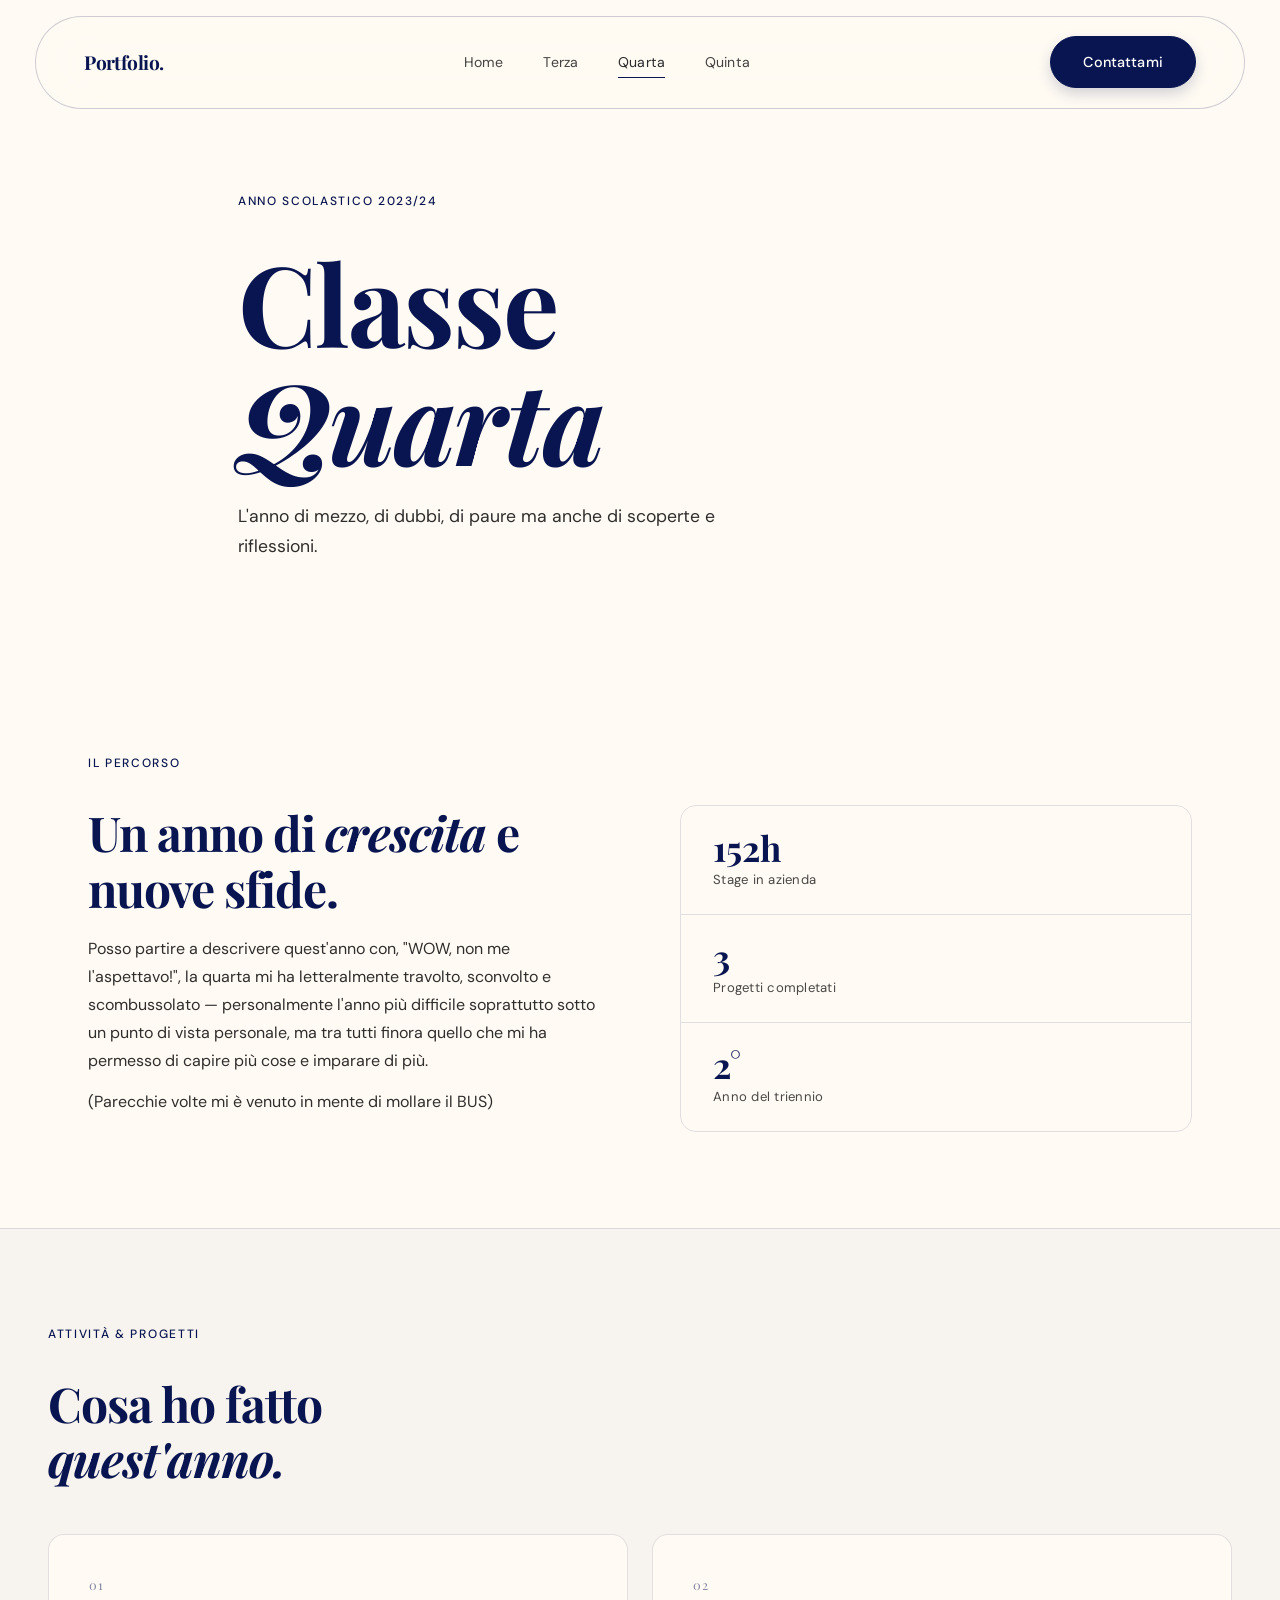
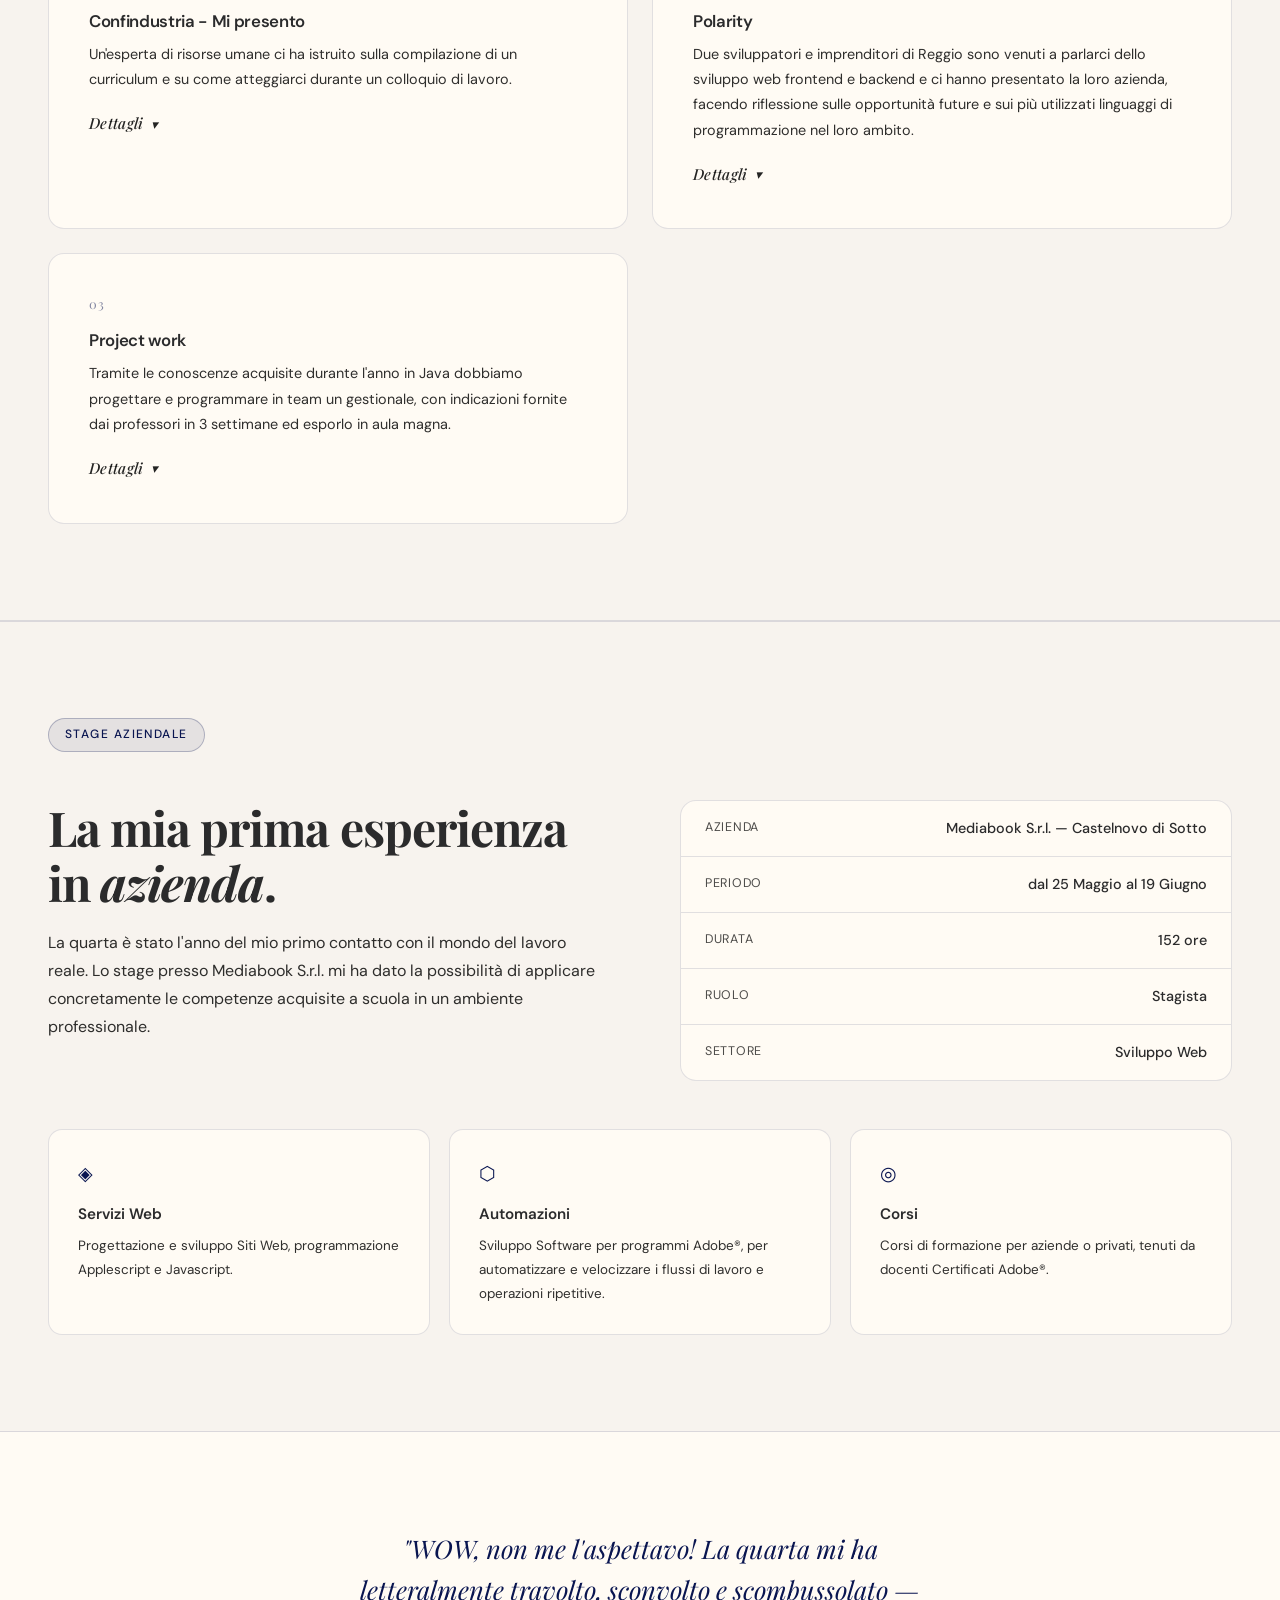
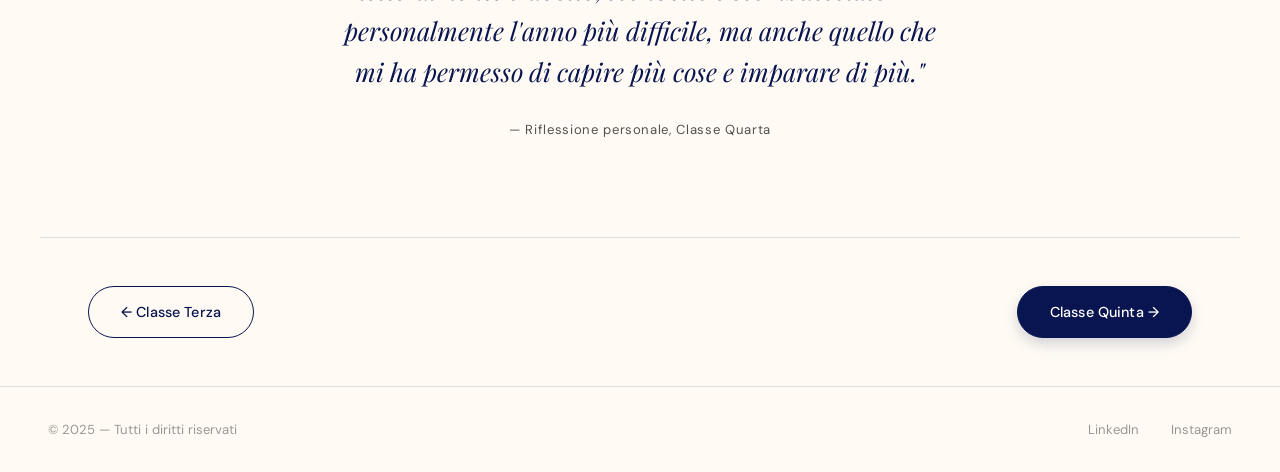
==== quarta.html @ df55d801 "Add files via upload" ====
<!DOCTYPE html>
<html lang="it">
<head>
  <meta charset="UTF-8"/>
  <meta name="viewport" content="width=device-width, initial-scale=1.0"/>
  <title>2023/24</title>
  <link rel="stylesheet" href="style.css"/>
  <link rel="preconnect" href="https://fonts.googleapis.com">
  <link href="https://fonts.googleapis.com/css2?family=Playfair+Display:ital,wght@0,400;0,700;1,400&family=DM+Sans:wght@300;400;500&display=swap" rel="stylesheet">
</head>
<body>

  <nav class="nav">
    <div class="nav-logo">Portfolio.</div>
    <div class="nav-links">
      <a href="index.html">Home</a>
      <a href="terza.html">Terza</a>
      <a href="quarta.html" class="active">Quarta</a>
      <a href="quinta.html">Quinta</a>
    </div>
    <div class="nav-contact">
      <a href="mailto:email@example.com" class="btn-pill">Contattami</a>
    </div>
    <button class="hamburger" onclick="toggleMenu()">&#9776;</button>
  </nav>

  <div class="mobile-menu" id="mobileMenu">
    <a href="index.html" onclick="toggleMenu()">Home</a>
    <a href="terza.html" onclick="toggleMenu()">Terza</a>
    <a href="quarta.html" onclick="toggleMenu()">Quarta</a>
    <a href="quinta.html" onclick="toggleMenu()">Quinta</a>
  </div>

  <section class="page-hero">
    <div class="page-hero-label fade-in">Anno Scolastico 2023/24</div>
    <h1 class="page-hero-title fade-in delay-1">Classe<br><em>Quarta</em></h1>
    <p class="page-hero-sub fade-in delay-2">L'anno di mezzo, di dubbi, di paure ma anche di scoperte e riflessioni.</p>
  </section>

  <section class="page-section">
    <div class="section-label fade-in-section">Il percorso</div>
    <div class="two-col">
      <div class="fade-in-section">
        <h2>Un anno di <em>crescita</em> e nuove sfide.</h2>
        <p>Posso partire a descrivere quest'anno con, "WOW, non me l'aspettavo!", la quarta mi ha letteralmente travolto, sconvolto e scombussolato — personalmente l'anno più difficile soprattutto sotto un punto di vista personale, ma tra tutti finora quello che mi ha permesso di capire più cose e imparare di più.</p>
        <p>(Parecchie volte mi è venuto in mente di mollare il BUS)</p>
      </div>
      <div class="stat-stack fade-in-section delay-1">
        <div class="stat-item">
          <span class="stat-num">152h</span>
          <span class="stat-label">Stage in azienda</span>
        </div>
        <div class="stat-item">
          <span class="stat-num">3</span>
          <span class="stat-label">Progetti completati</span>
        </div>
        <div class="stat-item">
          <span class="stat-num">2°</span>
          <span class="stat-label">Anno del triennio</span>
        </div>
      </div>
    </div>
  </section>

  <!-- ATTIVITÀ -->
  <section class="page-section alt-bg">
    <div class="section-label fade-in-section">Attività & Progetti</div>
    <h2 class="fade-in-section">Cosa ho fatto<br><em>quest'anno.</em></h2>
    <div class="activity-grid">
      <div class="activity-card fade-in-section">
        <div class="activity-num">01</div>
        <h3>Confindustria - Mi presento</h3>
        <p>Un'esperta di risorse umane ci ha istruito sulla compilazione di un curriculum e su come atteggiarci durante un colloquio di lavoro.</p>
        <button class="details-toggle" data-detail-title="Confindustria - Mi presento" data-detail-description="Un'esperta di risorse umane ci ha istruito sulla compilazione di un curriculum e su come atteggiarci durante un colloquio di lavoro." data-detail-tech="---" data-detail-soft="---" data-detail-role="Ascoltatore" data-detail-results="---" data-detail-reflection="Molto utile soprattutto la parte in cui ci spiegava la struttura del curriculum.">Dettagli <span class="details-arrow">▾</span></button>
      </div>
      <div class="activity-card fade-in-section delay-1">
        <div class="activity-num">02</div>
        <h3>Polarity</h3>
        <p>Due sviluppatori e imprenditori di Reggio sono venuti a parlarci dello sviluppo web frontend e backend e ci hanno presentato la loro azienda, facendo riflessione sulle opportunità future e sui più utilizzati linguaggi di programmazione nel loro ambito.</p>
        <button class="details-toggle" data-detail-title="Polarity" data-detail-description="Due sviluppatori e imprenditori di Reggio sono venuti a parlarci dello sviluppo web frontend e backend e ci hanno presentato la loro azienda, facendo riflessione sulle opportunità future e sui più utilizzati linguaggi di programmazione nel loro ambito." data-detail-tech="---" data-detail-soft="---" data-detail-role="Ascoltatore" data-detail-results="---" data-detail-reflection="Una delle esperienze più utili e avvolgenti che abbia mai fatto, ne sono uscito migliorato e aggiornato per il futuro.">Dettagli <span class="details-arrow">▾</span></button>
      </div>
      <div class="activity-card fade-in-section delay-2">
        <div class="activity-num">03</div>
        <h3>Project work</h3>
        <p>Tramite le conoscenze acquisite durante l'anno in Java dobbiamo progettare e programmare in team un gestionale, con indicazioni fornite dai professori in 3 settimane ed esporlo in aula magna.</p>
        <button class="details-toggle" data-detail-title="Project work" data-detail-description="Tramite le conoscenze acquisite durante l'anno in Java dobbiamo progettare e programmare in team un gestionale, con indicazioni fornite dai professori in 3 settimane ed esporlo in aula magna." data-detail-tech="---" data-detail-soft="---" data-detail-role="---" data-detail-results="---" data-detail-reflection="---">Dettagli <span class="details-arrow">▾</span></button>
      </div>
    </div>
  </section>

  <!-- STAGE -->
  <section class="stage-section fade-in-section">
    <div class="stage-inner">
      <div class="stage-badge">Stage Aziendale</div>
      <div class="stage-grid">
        <div class="fade-in-section">
          <h2>La mia prima esperienza<br>in <em>azienda</em>.</h2>
          <p>La quarta è stato l'anno del mio primo contatto con il mondo del lavoro reale. Lo stage presso Mediabook S.r.l. mi ha dato la possibilità di applicare concretamente le competenze acquisite a scuola in un ambiente professionale.</p>
        </div>
        <div class="stage-details fade-in-section delay-1">
          <div class="stage-detail-item">
            <span class="stage-detail-label">Azienda</span>
            <span class="stage-detail-value">Mediabook S.r.l. — Castelnovo di Sotto</span>
          </div>
          <div class="stage-detail-item">
            <span class="stage-detail-label">Periodo</span>
            <span class="stage-detail-value">dal 25 Maggio al 19 Giugno</span>
          </div>
          <div class="stage-detail-item">
            <span class="stage-detail-label">Durata</span>
            <span class="stage-detail-value">152 ore</span>
          </div>
          <div class="stage-detail-item">
            <span class="stage-detail-label">Ruolo</span>
            <span class="stage-detail-value">Stagista</span>
          </div>
          <div class="stage-detail-item">
            <span class="stage-detail-label">Settore</span>
            <span class="stage-detail-value">Sviluppo Web</span>
          </div>
        </div>
      </div>

      <div class="stage-activities">
        <div class="stage-activity-card fade-in-section">
          <div class="sa-icon">◈</div>
          <h4>Servizi Web</h4>
          <p>Progettazione e sviluppo Siti Web, programmazione Applescript e Javascript.</p>
        </div>
        <div class="stage-activity-card fade-in-section delay-1">
          <div class="sa-icon">⬡</div>
          <h4>Automazioni</h4>
          <p>Sviluppo Software per programmi Adobe®, per automatizzare e velocizzare i flussi di lavoro e operazioni ripetitive.</p>
        </div>
        <div class="stage-activity-card fade-in-section delay-2">
          <div class="sa-icon">◎</div>
          <h4>Corsi</h4>
          <p>Corsi di formazione per aziende o privati, tenuti da docenti Certificati Adobe®.</p>
        </div>
      </div>
    </div>
  </section>

  <section class="reflection fade-in-section">
    <blockquote>
      "WOW, non me l'aspettavo! La quarta mi ha letteralmente travolto, sconvolto e scombussolato — personalmente l'anno più difficile, ma anche quello che mi ha permesso di capire più cose e imparare di più."
    </blockquote>
    <cite>— Riflessione personale, Classe Quarta</cite>
  </section>

  <section class="page-nav fade-in-section">
    <a href="terza.html" class="btn-outline">← Classe Terza</a>
    <a href="quinta.html" class="btn-dark">Classe Quinta →</a>
  </section>

  <div class="details-overlay" id="detailsOverlay" aria-hidden="true">
    <div class="details-panel" role="dialog" aria-modal="true" aria-labelledby="detailsTitle">
      <button class="details-close" id="detailsClose" aria-label="Chiudi dettagli">×</button>
      <h3 id="detailsTitle">Dettagli attività</h3>
      <p id="detailsDescription"></p>
      <div class="details-skills">
        <div class="details-skill-block">
          <h4>Ruolo</h4>
          <p id="detailsRole"></p>
        </div>
        <div class="details-skill-block">
          <h4>Risultati</h4>
          <p id="detailsResults"></p>
        </div>
        <div class="details-skill-block">
          <h4>Competenze tecniche</h4>
          <p id="detailsTech"></p>
        </div>
        <div class="details-skill-block">
          <h4>Competenze trasversali</h4>
          <p id="detailsSoft"></p>
        </div>
        <div class="details-skill-block details-reflection-block">
          <h4>Riflessione</h4>
          <p id="detailsReflection"></p>
        </div>
      </div>
    </div>
  </div>

  <footer class="footer">
    <div class="footer-left">© 2025 — Tutti i diritti riservati</div>
    <div class="footer-right">
      <a href="#">LinkedIn</a>
      <a href="#">Instagram</a>
    </div>
  </footer>

  <script src="main.js"></script>
</body>
</html>
---- style.css ----
/* === VARIABLES === */
:root {
  --navy: #091550;
  --cream: #fffbf4;
  --black: #2b2b2c;
  --white: #ffffff;
  --navy-light: rgba(9, 21, 80, 0.06);
  --navy-mid: rgba(9, 21, 80, 0.12);
  --transition: 0.55s cubic-bezier(0.22, 0.61, 0.36, 1);
}

/* === RESET === */
*, *::before, *::after { box-sizing: border-box; margin: 0; padding: 0; }

html { scroll-behavior: smooth; }

body {
  font-family: 'DM Sans', sans-serif;
  background-color: var(--cream);
  color: var(--black);
  font-size: 16px;
  line-height: 1.6;
  overflow-x: hidden;
}

a { text-decoration: none; color: inherit; }
em { font-family: 'Playfair Display', serif; font-style: italic; }

/* === TYPOGRAPHY === */
h1, h2, h3 {
  font-family: 'Playfair Display', serif;
  font-weight: 700;
  line-height: 1.15;
  letter-spacing: -0.02em;
  color: var(--black);
}

h1 { font-size: clamp(2.8rem, 7vw, 5.5rem); }
h2 { font-size: clamp(1.8rem, 4vw, 3rem); }
h3 { font-size: 1.2rem; font-family: 'DM Sans', sans-serif; font-weight: 500; }
p { color: rgba(0,0,0,0.82); line-height: 1.75; }

/* === NAV === */
.nav {
  position: fixed;
  top: 1rem;
  left: 2.2rem;
  right: 2.2rem;
  z-index: 100;
  display: flex;
  align-items: center;
  justify-content: space-between;
  padding: 1.2rem 3rem;
  border-radius: 999px;
  background: rgba(255, 251, 244, 0.44);
  backdrop-filter: blur(28px) saturate(1.2);
  -webkit-backdrop-filter: blur(28px) saturate(1.2);
  border: 1px solid rgba(9, 21, 80, 0.2);
  transition: background var(--transition), backdrop-filter var(--transition), box-shadow var(--transition), border-color var(--transition);
  box-shadow: 0 14px 34px rgba(9, 21, 80, 0.16);
}

.nav.scrolled {
  background: rgba(255, 251, 244, 0.56);
  backdrop-filter: blur(32px) saturate(1.25);
  -webkit-backdrop-filter: blur(32px) saturate(1.25);
  border-color: rgba(9, 21, 80, 0.26);
  box-shadow: 0 16px 36px rgba(9, 21, 80, 0.2);
}

.nav-logo {
  font-family: 'Playfair Display', serif;
  font-size: 1.2rem;
  font-weight: 700;
  color: var(--navy);
  letter-spacing: -0.03em;
}

.nav-links {
  display: flex;
  gap: 2.5rem;
}

.nav-links a {
  font-size: 0.88rem;
  font-weight: 400;
  color: rgba(0,0,0,0.74);
  letter-spacing: 0.01em;
  transition: color var(--transition);
  position: relative;
}

.nav-links a::after {
  content: '';
  position: absolute;
  bottom: -4px; left: 0; right: 0;
  height: 1px;
  background: var(--navy);
  transform: scaleX(0);
  transform-origin: left;
  transition: transform var(--transition);
}

.nav-links a:hover, .nav-links a.active {
  color: var(--black);
}

.nav-links a.active::after,
.nav-links a:hover::after {
  transform: scaleX(1);
}

.hamburger {
  display: none;
  background: none;
  border: none;
  font-size: 1.3rem;
  cursor: pointer;
  color: var(--black);
}

.mobile-menu {
  display: none;
  position: fixed;
  top: 82px;
  left: 2.2rem;
  right: 2.2rem;
  z-index: 99;
  background: rgba(255, 251, 244, 0.62);
  backdrop-filter: blur(22px) saturate(1.15);
  -webkit-backdrop-filter: blur(22px) saturate(1.15);
  border-radius: 18px;
  border: 1px solid rgba(9, 21, 80, 0.22);
  padding: 1.5rem 2rem;
  flex-direction: column;
  gap: 1.2rem;
}
.mobile-menu.open { display: flex; }
.mobile-menu a {
  font-size: 1rem;
  color: rgba(0,0,0,0.9);
  font-weight: 400;
}

/* === BUTTONS === */

/* --- STILE 1: outline (solo bordo) --- */
.btn-outline,
.btn-outline-light,
.btn-dark-outline {
  display: inline-flex;
  align-items: center;
  justify-content: center;
  gap: 0.4em;
  border-radius: 100px;
  border: 1.6px solid var(--navy);
  background: transparent;
  color: var(--navy);
  font-weight: 500;
  font-size: 0.9rem;
  padding: 0.85rem 2rem;
  letter-spacing: 0.01em;
  cursor: pointer;
  transition: background-color 0.35s cubic-bezier(0.22, 0.61, 0.36, 1),
              color 0.35s cubic-bezier(0.22, 0.61, 0.36, 1),
              box-shadow 0.35s cubic-bezier(0.22, 0.61, 0.36, 1);
}

.btn-outline .btn-arrow,
.btn-outline-light .btn-arrow,
.btn-dark-outline .btn-arrow {
  display: inline-block;
  transition: none;
}

.btn-outline:hover,
.btn-outline-light:hover,
.btn-dark-outline:hover {
  background: var(--navy);
  color: var(--white);
  box-shadow: 0 8px 18px rgba(9, 21, 80, 0.16);
}

.btn-outline:hover .btn-arrow,
.btn-outline-light:hover .btn-arrow,
.btn-dark-outline:hover .btn-arrow {
  transform: none;
}

/* --- STILE 2: fill (sfondo pieno) --- */
.btn-pill,
.btn-dark {
  display: inline-flex;
  align-items: center;
  justify-content: center;
  border-radius: 100px;
  border: 1.6px solid var(--navy);
  background: var(--navy);
  color: var(--white);
  font-weight: 500;
  font-size: 0.9rem;
  padding: 0.85rem 2rem;
  letter-spacing: 0.01em;
  cursor: pointer;
  transition: background-color 0.35s cubic-bezier(0.22, 0.61, 0.36, 1),
              color 0.35s cubic-bezier(0.22, 0.61, 0.36, 1),
              box-shadow 0.35s cubic-bezier(0.22, 0.61, 0.36, 1);
  box-shadow: 0 6px 14px rgba(9, 21, 80, 0.18);
}

.btn-pill:hover,
.btn-dark:hover {
  background: var(--white);
  color: var(--navy);
  box-shadow: 0 10px 22px rgba(9, 21, 80, 0.2);
}

.btn-outline { font-size: 0.9rem; padding: 0.85rem 2rem; }

/* back-arrow in nav buttons translates down on hover */
.page-nav .btn-outline:hover {
  /* arrow already handled by .btn-arrow span */
}

.btn-glow {
  position: static;
}

.btn-glow:not(.btn-dark):not(.btn-pill)::after {
  opacity: 0;
}

.btn-glow:not(.btn-dark):not(.btn-pill):hover::after {
  opacity: 0;
}

.year-card.btn-glow {
  transition: transform 0.22s ease, box-shadow 0.22s ease, border-color 0.22s ease, background-color 0.22s ease;
}

.year-card.btn-glow::after {
  border-radius: 20px;
}

.year-card.featured.btn-glow {
  background: rgba(9, 21, 80, 0.08);
}

.year-card.featured.btn-glow:hover {
  background: #050d37;
  border-color: rgba(131, 165, 255, 0.7);
}

.year-card.btn-glow:hover {
  border-color: rgba(131, 165, 255, 0.65);
  box-shadow: 0 18px 36px rgba(5, 13, 55, 0.28);
}

.year-card.featured.btn-glow:hover .year-num,
.year-card.featured.btn-glow:hover .year-title,
.year-card.featured.btn-glow:hover p,
.year-card.featured.btn-glow:hover .year-arrow {
  color: #ffffff;
}

/* === HERO === */
.hero {
  min-height: 100vh;
  display: flex;
  flex-direction: column;
  align-items: center;
  justify-content: center;
  text-align: center;
  padding: 8rem 2rem 4rem;
  position: relative;
  overflow: hidden;
}

.hero-tag {
  display: inline-block;
  font-size: 0.82rem;
  letter-spacing: 0.08em;
  text-transform: uppercase;
  color: var(--navy);
  background: var(--navy-light);
  padding: 0.4rem 1rem;
  border-radius: 100px;
  margin-bottom: 1.5rem;
  border: 1px solid var(--navy-mid);
}

.hero-title {
  max-width: 800px;
  margin-bottom: 1.5rem;
}

.hero-sub {
  max-width: 480px;
  font-size: 1.05rem;
  margin-bottom: 2.5rem;
  color: rgba(0,0,0,0.82);
}

.hero-orb {
  position: absolute;
  width: 600px;
  height: 600px;
  border-radius: 50%;
  background: radial-gradient(circle, rgba(9,21,80,0.07) 0%, transparent 70%);
  top: 50%; left: 50%;
  transform: translate(-50%, -50%);
  pointer-events: none;
  animation: pulse 6s ease-in-out infinite;
}

@keyframes pulse {
  0%, 100% { transform: translate(-50%, -50%) scale(1); opacity: 1; }
  50% { transform: translate(-50%, -50%) scale(1.08); opacity: 0.7; }
}

/* === NAME COLOR ANIMATION === */
@keyframes nameColorShift {
  0%   { color: #091550; }
  20%  { color: #1a3fa8; }
  40%  { color: #3d6eff; }
  60%  { color: #091550; }
  80%  { color: #5b21b6; }
  100% { color: #091550; }
}

.hero-title .animated-name {
  animation: nameColorShift 6s ease-in-out infinite;
  display: inline;
}

/* === BRANDS === */
.brands {
  padding: 2.5rem 3rem;
  display: flex;
  align-items: center;
  justify-content: flex-start;
  gap: 2.8rem;
  overflow: hidden;
  border-top: 1px solid var(--navy-mid);
  border-bottom: 1px solid var(--navy-mid);
  background: rgba(9,21,80,0.025);
}

.brands-track {
  display: flex;
  align-items: center;
  gap: 2.8rem;
  min-width: max-content;
  flex-shrink: 0;
  animation: brandsScroll 42s linear infinite;
}

.brands span {
  font-size: 0.78rem;
  letter-spacing: 0.12em;
  text-transform: uppercase;
  color: rgba(0,0,0,0.62);
  font-weight: 500;
}

@keyframes brandsScroll {
  from { transform: translateX(0); }
  to { transform: translateX(-100%); }
}

/* === ABOUT === */
.about {
  padding: 7rem 3rem;
  max-width: 1200px;
  margin: 0 auto;
}

.about-label, .section-label, .skills-label, .years-label, .page-hero-label {
  font-size: 0.75rem;
  letter-spacing: 0.14em;
  text-transform: uppercase;
  color: var(--navy);
  font-weight: 500;
  margin-bottom: 2rem;
  opacity: 0.7;
}

.page-hero-title,
.page-section h2,
.years h2 {
  color: var(--navy);
}

.about-grid {
  display: grid;
  grid-template-columns: 1fr 1fr;
  gap: 6rem;
  align-items: start;
  margin-top: 1rem;
}

.about-left h2 { font-size: clamp(1.6rem, 3.5vw, 2.6rem); }
.about-left p {
  margin-top: 1rem;
  max-width: 48ch;
}

.about-right {
  display: flex;
  flex-direction: column;
  gap: 1.2rem;
}
.about-right .btn-outline { align-self: flex-start; margin-top: 0.5rem; }

.about-photo-slot {
  width: min(420px, 100%);
  aspect-ratio: 4 / 3;
  border: 1.5px dashed rgba(9,21,80,0.28);
  border-radius: 16px;
  background: rgba(9,21,80,0.04);
  display: flex;
  align-items: center;
  justify-content: center;
  position: relative;
  overflow: hidden;
  margin-bottom: 0.6rem;
}

.about-photo-slot img {
  width: 100%;
  height: 100%;
  object-fit: cover;
  display: block;
}

.about-photo-slot span {
  position: absolute;
  left: 50%;
  top: 50%;
  transform: translate(-50%, -50%);
  font-size: 0.8rem;
  letter-spacing: 0.05em;
  color: rgba(0,0,0,0.62);
  background: rgba(255,251,244,0.92);
  padding: 0.38rem 0.7rem;
  border-radius: 999px;
}

/* === SKILLS === */
.skills {
  padding: 6rem 3rem;
  background: rgba(9,21,80,0.03);
  border-top: 1px solid var(--navy-mid);
  border-bottom: 1px solid var(--navy-mid);
}

.skills-label { text-align: center; }

.skills-grid {
  display: grid;
  grid-template-columns: repeat(4, 1fr);
  gap: 1.5rem;
  max-width: 1200px;
  margin: 2rem auto 0;
}

.skill-card {
  padding: 2rem;
  background: var(--cream);
  border: 1px solid var(--navy-mid);
  border-radius: 16px;
  transition: all var(--transition);
  position: relative;
  overflow: hidden;
}
.skill-card:hover {
  transform: translateY(-7px);
  box-shadow: 0 20px 42px rgba(9,21,80,0.12);
  border-color: rgba(9,21,80,0.35);
}

.skill-card::before {
  content: '';
  position: absolute;
  inset: 0;
  border-radius: 16px;
  padding: 1px;
  background: conic-gradient(from 35deg at 100% 100%, rgba(9,21,80,0) 0deg, rgba(9,21,80,0.78) 110deg, rgba(9,21,80,0) 220deg, rgba(9,21,80,0) 360deg);
  -webkit-mask: linear-gradient(#000 0 0) content-box, linear-gradient(#000 0 0);
  -webkit-mask-composite: xor;
  mask-composite: exclude;
  opacity: 0;
  transition: opacity var(--transition), transform var(--transition);
  transform: translateY(8px);
  pointer-events: none;
}

.skill-card:hover::before {
  opacity: 1;
  transform: translateY(0);
}

.skill-icon {
  font-size: 1.4rem;
  color: var(--navy);
  margin-bottom: 1rem;
}

.skill-card h3 { font-size: 1rem; font-weight: 600; margin-bottom: 0.5rem; }
.skill-card p { font-size: 0.88rem; }

/* === YEARS === */
.years {
  padding: 7rem 3rem;
  max-width: 1200px;
  margin: 0 auto;
}

.years h2 { font-size: clamp(2rem, 4.5vw, 3.5rem); margin-bottom: 3rem; }

.years-cards {
  display: grid;
  grid-template-columns: repeat(3, 1fr);
  gap: 1.5rem;
}

.year-card {
  display: block;
  padding: 2.5rem;
  border: 1.5px solid var(--navy-mid);
  border-radius: 20px;
  transition: all var(--transition);
  position: relative;
  overflow: hidden;
  box-shadow: none;
}

.year-card::before {
  content: '';
  position: absolute;
  inset: 0;
  background: var(--navy);
  transform: translateY(100%);
  transition: transform var(--transition);
  z-index: 0;
}

.year-card:hover::before { transform: translateY(0); }

.year-card:hover .year-num,
.year-card:hover .year-title,
.year-card:hover p,
.year-card:hover .year-arrow {
  color: var(--cream);
}

.year-card > * { position: relative; z-index: 1; }

.year-card.featured {
  background: rgba(9,21,80,0.05);
  border-color: rgba(9,21,80,0.28);
}
.year-card.featured .year-num,
.year-card.featured .year-title,
.year-card.featured p,
.year-card.featured .year-arrow {
  color: var(--navy);
}
.year-card.featured p { color: rgba(0,0,0,0.78); }

.year-num {
  font-family: 'Playfair Display', serif;
  font-size: 3.5rem;
  font-weight: 700;
  color: var(--navy);
  line-height: 1;
  margin-bottom: 0.8rem;
  transition: color var(--transition);
}

.year-title {
  font-size: 1rem;
  font-weight: 600;
  margin-bottom: 0.6rem;
  transition: color var(--transition);
}

.year-card p { font-size: 0.88rem; margin-bottom: 1.5rem; transition: color var(--transition); }

.year-arrow {
  font-size: 1.2rem;
  color: var(--navy);
  transition: all var(--transition);
  display: block;
}

.year-card:hover .year-arrow { transform: translateX(5px); }

/* === CTA === */
.cta {
  padding: 4rem 3rem;
  display: flex;
  justify-content: center;
}

.cta-inner {
  text-align: center;
  padding: 5rem 4rem;
  background: rgba(9,21,80,0.04);
  border: 1.5px solid rgba(9,21,80,0.2);
  border-radius: 24px;
  max-width: 700px;
  width: 100%;
}

.cta-icon {
  font-size: 2.5rem;
  margin-bottom: 1.5rem;
  color: var(--navy);
  opacity: 0.75;
}

.cta-inner h2 { color: var(--navy); margin-bottom: 1rem; }
.cta-inner p { color: rgba(0,0,0,0.78); margin-bottom: 2.5rem; }

.cta-buttons {
  display: flex;
  gap: 1rem;
  justify-content: center;
  flex-wrap: wrap;
}

.cta-buttons .btn-dark {
  color: rgba(245, 248, 255, 0.9);
}
.cta-buttons .btn-dark:hover {
  background: linear-gradient(145deg, #0a164f, #040a2a);
}

/* === FOOTER === */
.footer {
  padding: 2rem 3rem;
  display: flex;
  align-items: center;
  justify-content: space-between;
  border-top: 1px solid var(--navy-mid);
}

.footer-left { font-size: 0.82rem; color: rgba(0,0,0,0.4); }
.footer-right { display: flex; gap: 2rem; }
.footer-right a { font-size: 0.82rem; color: rgba(0,0,0,0.4); transition: color var(--transition); }
.footer-right a:hover { color: var(--navy); }

/* === PAGE HERO === */
.page-hero {
  padding: 12rem 3rem 6rem;
  max-width: 900px;
  margin: 0 auto;
}

.page-hero-title {
  font-size: clamp(3.5rem, 9vw, 7rem);
  margin-bottom: 1.5rem;
  line-height: 1.05;
}

.page-hero-sub {
  font-size: 1.1rem;
  max-width: 500px;
  line-height: 1.7;
}

/* === PAGE SECTIONS === */
.page-section {
  padding: 6rem 3rem;
  max-width: 1200px;
  margin: 0 auto;
}

.page-section.alt-bg {
  max-width: 100%;
  background: rgba(9,21,80,0.03);
  border-top: 1px solid var(--navy-mid);
  border-bottom: 1px solid var(--navy-mid);
  padding: 6rem 3rem;
}

.page-section.alt-bg > * {
  max-width: 1200px;
  margin-left: auto;
  margin-right: auto;
}

.page-section.alt-bg h2 { margin-bottom: 3rem; }

.two-col {
  display: grid;
  grid-template-columns: 1fr 1fr;
  gap: 5rem;
  align-items: start;
}

.two-col h2 { margin-bottom: 1.2rem; }
.two-col p { margin-bottom: 0.8rem; }

/* === STAT STACK === */
.stat-stack {
  display: flex;
  flex-direction: column;
  gap: 0;
  border: 1.5px solid var(--navy-mid);
  border-radius: 16px;
  overflow: hidden;
}

.stat-item {
  padding: 1.5rem 2rem;
  border-bottom: 1px solid var(--navy-mid);
  display: flex;
  flex-direction: column;
  gap: 0.2rem;
}
.stat-item:last-child { border-bottom: none; }

.stat-num {
  font-family: 'Playfair Display', serif;
  font-size: 2.2rem;
  font-weight: 700;
  color: var(--navy);
  line-height: 1;
}

.stat-label {
  font-size: 0.82rem;
  color: rgba(0,0,0,0.72);
  letter-spacing: 0.02em;
}

/* === ACTIVITY GRID === */
.activity-grid {
  display: grid;
  grid-template-columns: repeat(2, 1fr);
  gap: 1.5rem;
  max-width: 1200px;
  margin: 0 auto;
}

.activity-card {
  padding: 2.5rem;
  background: var(--cream);
  border: 1.5px solid var(--navy-mid);
  border-radius: 16px;
  transition: all var(--transition);
}
.activity-card:hover {
  transform: translateY(-3px);
  box-shadow: 0 12px 32px rgba(9,21,80,0.08);
  border-color: rgba(9,21,80,0.2);
}

.activity-num {
  font-family: 'Playfair Display', serif;
  font-size: 0.8rem;
  color: var(--navy);
  opacity: 0.5;
  letter-spacing: 0.1em;
  margin-bottom: 1rem;
}

.activity-card h3 { font-size: 1.05rem; font-weight: 600; margin-bottom: 0.7rem; }
.activity-card p { font-size: 0.9rem; }

/* === SUBJECTS === */
.subjects-list {
  display: flex;
  flex-direction: column;
  gap: 1rem;
  max-width: 700px;
}

.subject-row {
  display: flex;
  align-items: center;
  gap: 1.5rem;
}

.subject-name {
  min-width: 200px;
  font-size: 0.9rem;
  color: rgba(0,0,0,0.9);
}

.subject-bar {
  flex: 1;
  height: 4px;
  background: var(--navy-mid);
  border-radius: 100px;
  overflow: hidden;
}

.subject-bar span {
  display: block;
  height: 100%;
  background: var(--navy);
  border-radius: 100px;
  transform: scaleX(0);
  transform-origin: left;
  transition: transform 1s cubic-bezier(0.25, 0.46, 0.45, 0.94);
}

.subject-row.animated .subject-bar span {
  transform: scaleX(1);
}

/* === REFLECTION === */
.reflection {
  text-align: center;
  padding: 6rem 3rem;
  max-width: 700px;
  margin: 0 auto;
}

.reflection blockquote {
  font-family: 'Playfair Display', serif;
  font-size: clamp(1.2rem, 2.5vw, 1.6rem);
  font-style: italic;
  color: var(--navy);
  line-height: 1.6;
  margin-bottom: 1.5rem;
}

.reflection cite {
  font-size: 0.82rem;
  color: rgba(0,0,0,0.68);
  letter-spacing: 0.05em;
  font-style: normal;
}

/* === PAGE NAV === */
.page-nav {
  padding: 3rem;
  display: flex;
  justify-content: space-between;
  align-items: center;
  border-top: 1px solid var(--navy-mid);
  max-width: 1200px;
  margin: 0 auto;
}

.page-nav-disabled {
  font-size: 0.9rem;
  color: rgba(0,0,0,0.25);
  cursor: default;
}

/* === STAGE SECTION === */
.stage-section {
  background: rgba(9,21,80,0.03);
  border-top: 1px solid var(--navy-mid);
  border-bottom: 1px solid var(--navy-mid);
  padding: 6rem 3rem;
}

.stage-inner {
  max-width: 1200px;
  margin: 0 auto;
}

.stage-badge {
  display: inline-block;
  font-size: 0.75rem;
  letter-spacing: 0.12em;
  text-transform: uppercase;
  color: var(--navy);
  background: rgba(9,21,80,0.08);
  border: 1px solid rgba(9,21,80,0.25);
  padding: 0.4rem 1rem;
  border-radius: 100px;
  margin-bottom: 3rem;
  font-weight: 500;
}

.stage-grid {
  display: grid;
  grid-template-columns: 1fr 1fr;
  gap: 5rem;
  align-items: start;
  margin-bottom: 3rem;
}

.stage-grid h2 { margin-bottom: 1.2rem; }
.stage-grid p { margin-bottom: 0.8rem; }

.stage-details {
  display: flex;
  flex-direction: column;
  gap: 0;
  border: 1.5px solid var(--navy-mid);
  border-radius: 16px;
  overflow: hidden;
  background: var(--cream);
}

.stage-detail-item {
  display: flex;
  justify-content: space-between;
  align-items: center;
  padding: 1rem 1.5rem;
  border-bottom: 1px solid var(--navy-mid);
  gap: 1rem;
}
.stage-detail-item:last-child { border-bottom: none; }

.stage-detail-label {
  font-size: 0.78rem;
  letter-spacing: 0.06em;
  text-transform: uppercase;
  color: rgba(0,0,0,0.7);
}

.stage-detail-value {
  font-size: 0.9rem;
  font-weight: 500;
  color: var(--black);
  text-align: right;
}

.stage-activities {
  display: grid;
  grid-template-columns: repeat(auto-fit, minmax(200px, 1fr));
  gap: 1.2rem;
  margin-top: 2rem;
}

.stage-activity-card {
  padding: 1.8rem;
  background: var(--cream);
  border: 1.5px solid var(--navy-mid);
  border-radius: 14px;
  transition: all var(--transition);
}
.stage-activity-card:hover {
  transform: translateY(-3px);
  box-shadow: 0 10px 28px rgba(9,21,80,0.08);
}

.sa-icon {
  font-size: 1.2rem;
  color: var(--navy);
  margin-bottom: 0.8rem;
}

.stage-activity-card h4 { font-size: 0.95rem; font-weight: 600; margin-bottom: 0.5rem; }
.stage-activity-card p { font-size: 0.84rem; }

/* === MATURITY === */
.maturity-topics {
  background: var(--cream);
  border: 1.5px solid var(--navy-mid);
  border-radius: 16px;
  padding: 2rem;
}

.maturity-topics h4 {
  font-size: 0.78rem;
  letter-spacing: 0.1em;
  text-transform: uppercase;
  color: var(--navy);
  margin-bottom: 1.2rem;
  opacity: 0.7;
}

.maturity-topics ul {
  list-style: none;
  display: flex;
  flex-direction: column;
  gap: 0.7rem;
}

.maturity-topics li {
  font-size: 0.9rem;
  color: rgba(0,0,0,0.9);
  padding-left: 1.2rem;
  position: relative;
}

/* === DETAILS OVERLAY === */
.details-toggle {
  margin-top: 1rem;
  display: inline-flex;
  align-items: center;
  gap: 0.45rem;
  padding: 0.3rem 0;
  border: none;
  background: transparent;
  color: rgba(0,0,0,0.86);
  font-family: 'Playfair Display', serif;
  font-style: italic;
  font-size: 0.95rem;
  letter-spacing: 0.02em;
  font-weight: 500;
  cursor: pointer;
  position: relative;
  transition: color var(--transition), transform var(--transition);
}

.details-toggle::after {
  content: '';
  position: absolute;
  left: 0;
  bottom: -0.08rem;
  width: 100%;
  height: 1px;
  background: currentColor;
  transform: scaleX(0);
  transform-origin: left;
  transition: transform 0.35s ease;
}

.details-toggle:hover {
  color: var(--navy);
  transform: translateX(2px);
}

.details-toggle:hover::after {
  transform: scaleX(1);
}

.details-arrow {
  font-size: 0.82rem;
  transition: transform var(--transition);
}

.details-toggle:hover .details-arrow {
  transform: translateY(1px);
}

.details-overlay {
  position: fixed;
  inset: 0;
  display: flex;
  align-items: center;
  justify-content: center;
  padding: 1.5rem;
  background: rgba(4, 10, 38, 0.48);
  opacity: 0;
  pointer-events: none;
  transition: opacity 0.3s ease;
  z-index: 200;
}

.details-overlay.open {
  opacity: 1;
  pointer-events: auto;
}

.details-panel {
  width: min(900px, 100%);
  max-height: 92vh;
  overflow: auto;
  background: var(--cream);
  border: 1px solid var(--navy-mid);
  border-radius: 18px;
  padding: 2.1rem;
  box-shadow: 0 24px 60px rgba(9,21,80,0.18);
  transform: translateY(14px) scale(0.98);
  transition: transform 0.32s cubic-bezier(0.25, 0.46, 0.45, 0.94);
}

.details-overlay.open .details-panel {
  transform: translateY(0) scale(1);
}

.details-close {
  border: none;
  background: transparent;
  font-size: 1.6rem;
  line-height: 1;
  color: rgba(0,0,0,0.75);
  cursor: pointer;
  float: right;
}

.details-panel h3 {
  margin-bottom: 0.9rem;
  padding-right: 2rem;
}

.details-panel > p {
  margin-bottom: 1.2rem;
}

.details-skills {
  display: grid;
  grid-template-columns: repeat(2, minmax(260px, 1fr));
  gap: 1rem;
}

.details-skill-block {
  border: 1px solid var(--navy-mid);
  border-radius: 12px;
  padding: 1rem;
  background: rgba(9,21,80,0.03);
}

.details-skill-block h4 {
  font-size: 0.8rem;
  letter-spacing: 0.06em;
  text-transform: uppercase;
  color: var(--navy);
  margin-bottom: 0.5rem;
}

.details-skill-block p {
  font-size: 0.9rem;
  line-height: 1.55;
}

.details-reflection-block {
  grid-column: 1 / -1;
}

.maturity-topics li::before {
  content: '→';
  position: absolute;
  left: 0;
  color: var(--navy);
  font-size: 0.8rem;
}

/* === ANIMATIONS === */
.fade-in {
  opacity: 0;
  transform: translateY(20px);
  animation: fadeUp 0.8s cubic-bezier(0.25, 0.46, 0.45, 0.94) forwards;
}

.fade-in-section {
  opacity: 0;
  transform: translateY(28px);
  transition: opacity 0.8s cubic-bezier(0.25, 0.46, 0.45, 0.94),
              transform 0.8s cubic-bezier(0.25, 0.46, 0.45, 0.94);
}

.fade-in-section.visible {
  opacity: 1;
  transform: translateY(0);
}

.delay-1 { animation-delay: 0.12s; transition-delay: 0.12s; }
.delay-2 { animation-delay: 0.24s; transition-delay: 0.24s; }
.delay-3 { animation-delay: 0.36s; transition-delay: 0.36s; }

@keyframes fadeUp {
  from { opacity: 0; transform: translateY(20px); }
  to   { opacity: 1; transform: translateY(0); }
}

/* === RESPONSIVE === */
@media (max-width: 900px) {
  .nav-links, .nav-contact { display: none; }
  .hamburger { display: block; }

  .nav {
    left: 1.1rem;
    right: 1.1rem;
    top: 0.8rem;
    padding: 1rem 1.2rem;
  }

  .hero { padding: 7rem 1.5rem 4rem; }
  .hero-title { font-size: 2.8rem; }

  .about, .page-section, .skills, .years, .cta,
  .stage-section, .reflection, .page-nav, .page-hero { padding-left: 1.5rem; padding-right: 1.5rem; }

  .about-grid, .two-col, .stage-grid { grid-template-columns: 1fr; gap: 2.5rem; }

  .skills-grid { grid-template-columns: 1fr 1fr; }
  .years-cards { grid-template-columns: 1fr; }
  .activity-grid { grid-template-columns: 1fr; }

  .brands { gap: 1.8rem; padding: 2rem 1.5rem; }
  .brands-track { gap: 1.8rem; }

  .footer { flex-direction: column; gap: 1rem; text-align: center; padding: 1.5rem; }
  .page-nav { flex-direction: column; gap: 1rem; }

  .page-hero { padding: 9rem 1.5rem 4rem; }
  .page-hero-title { font-size: 3.5rem; }

  .cta-inner { padding: 3rem 2rem; }
}

@media (max-width: 520px) {
  .skills-grid { grid-template-columns: 1fr; }
  .stage-activities { grid-template-columns: 1fr 1fr; }
  .details-skills { grid-template-columns: 1fr; }
}
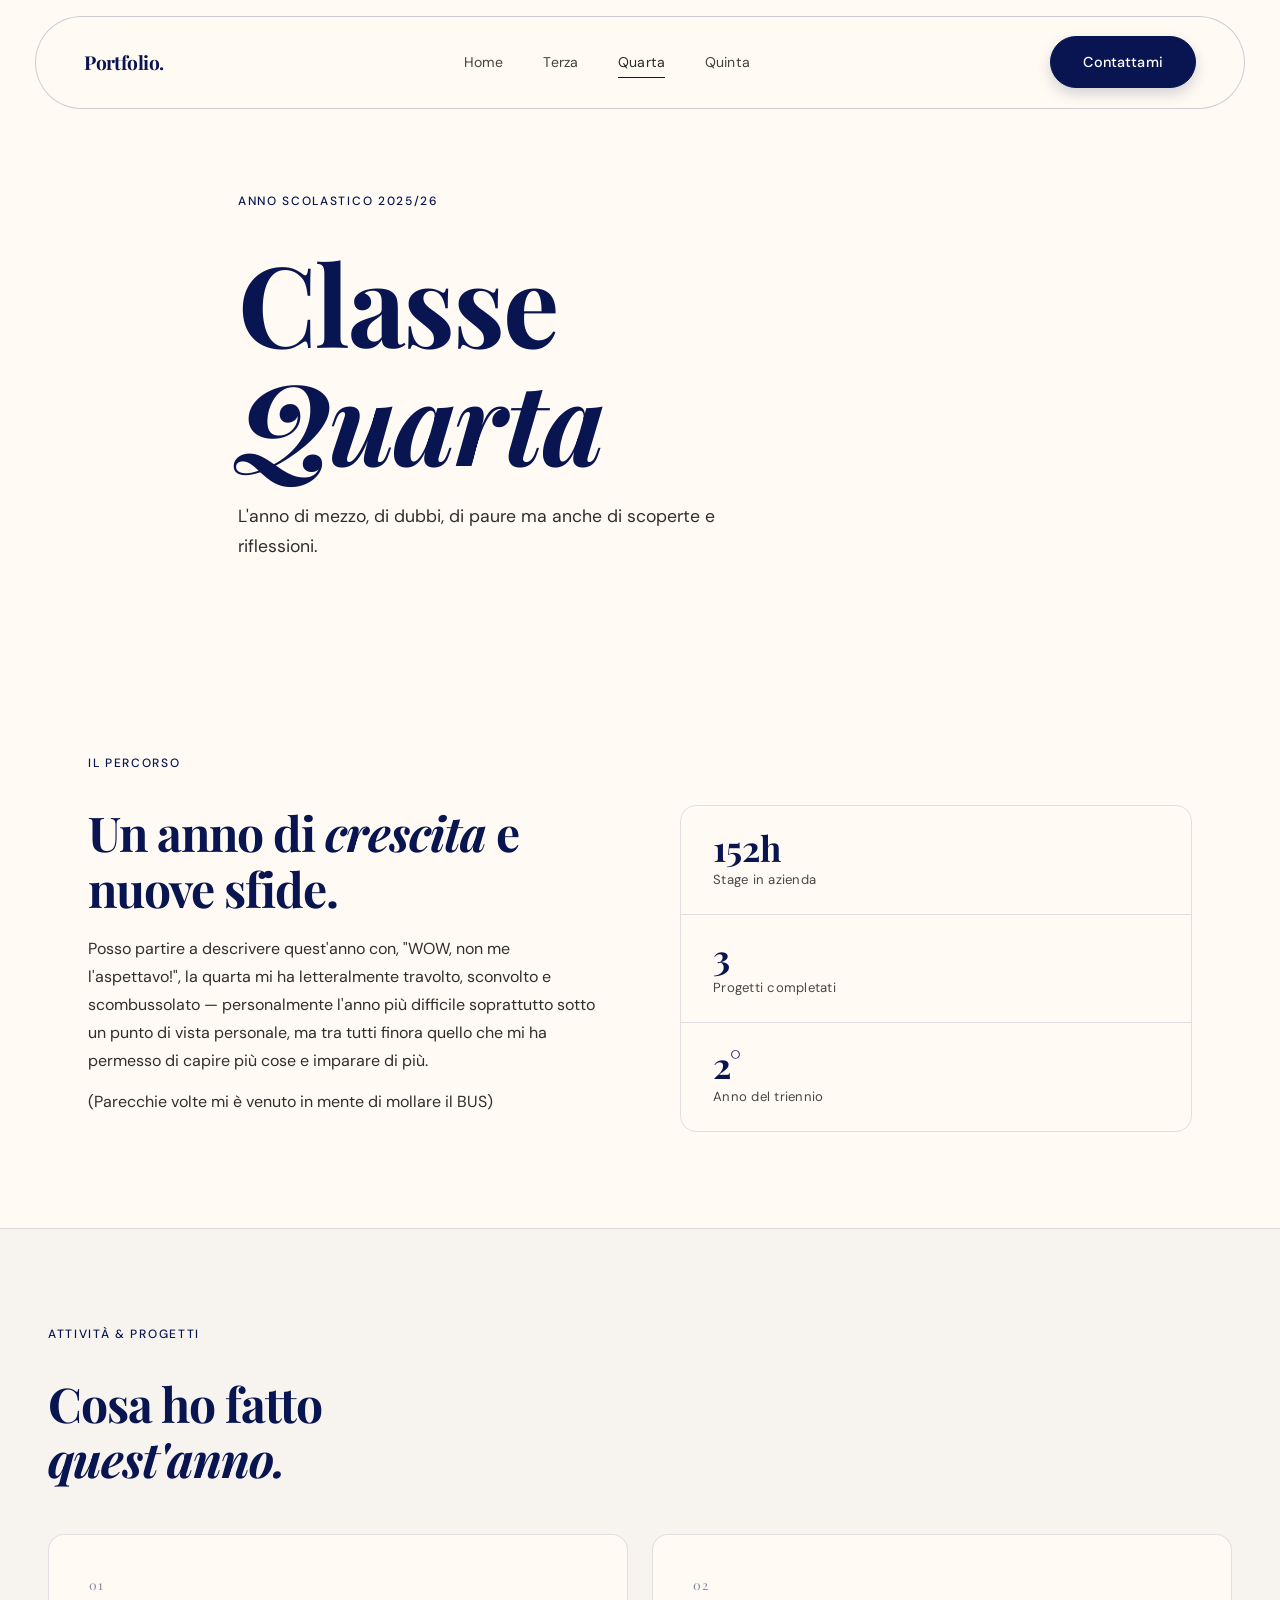
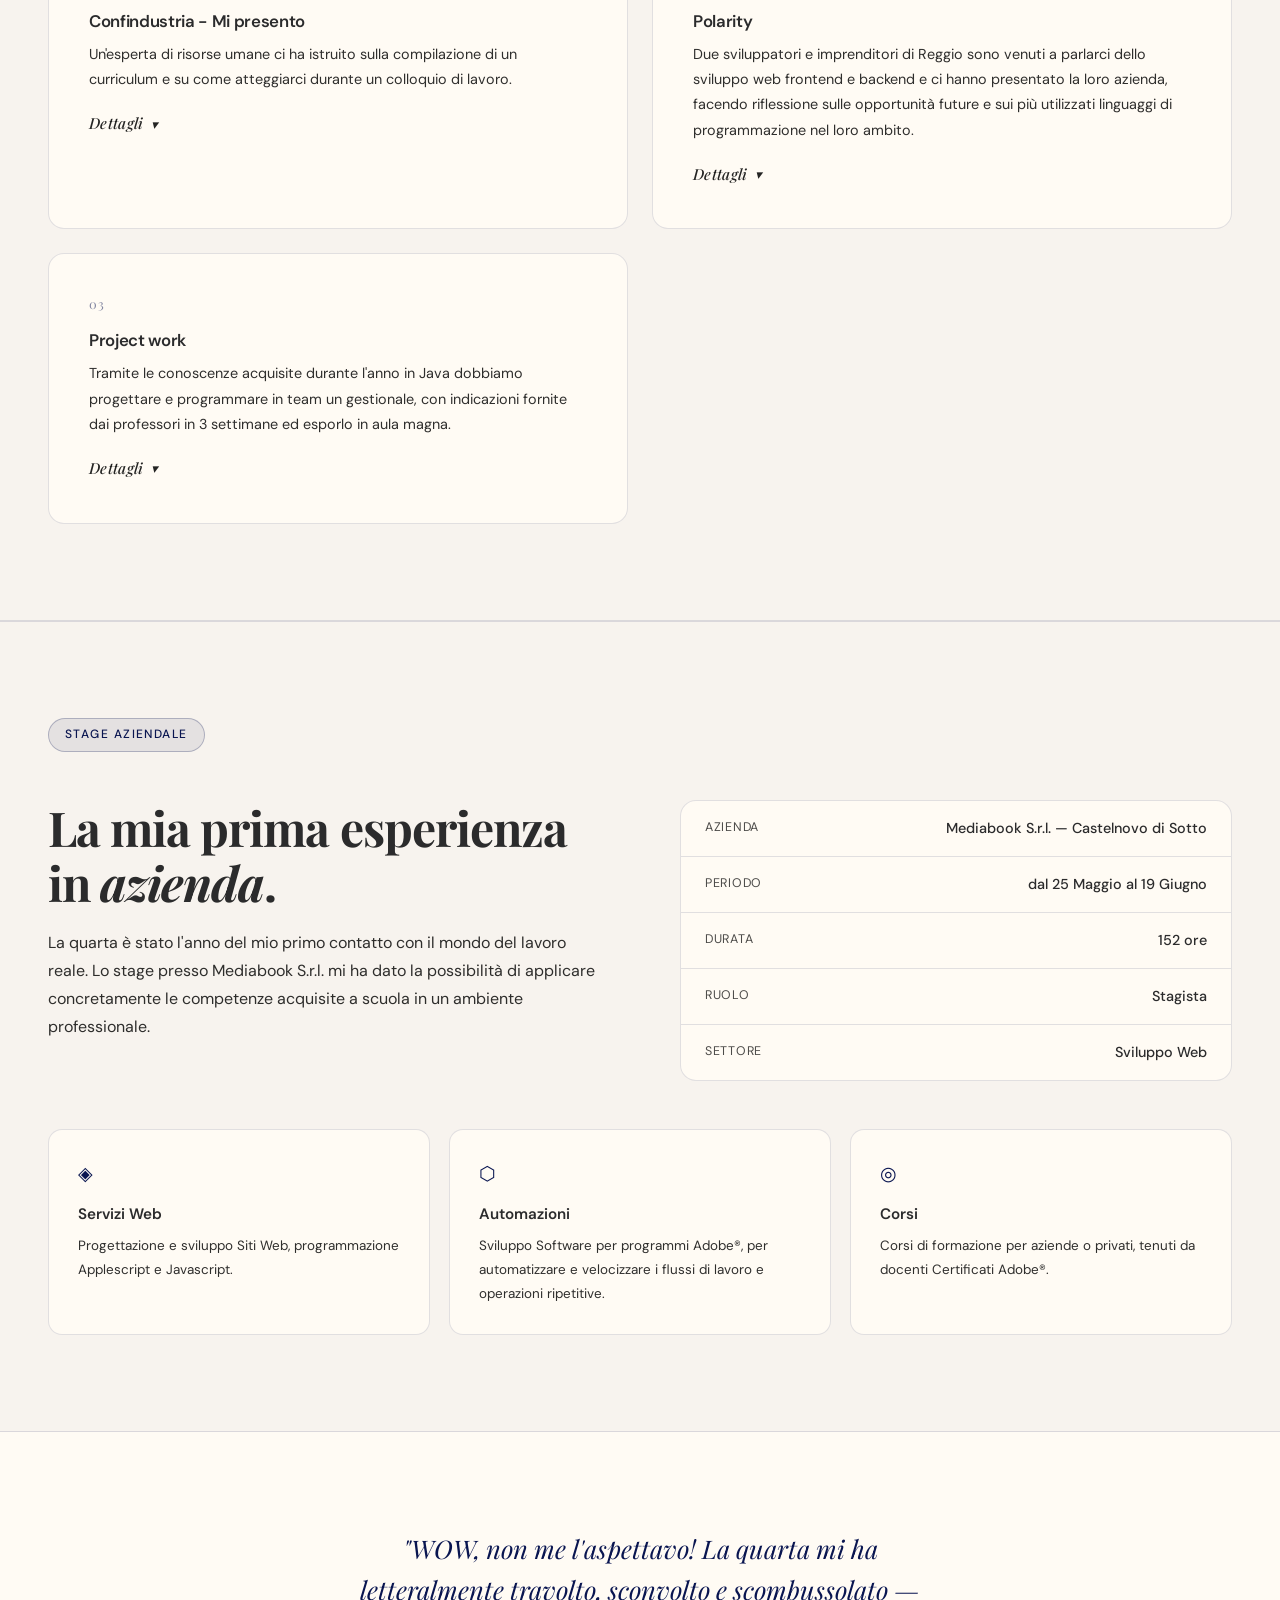
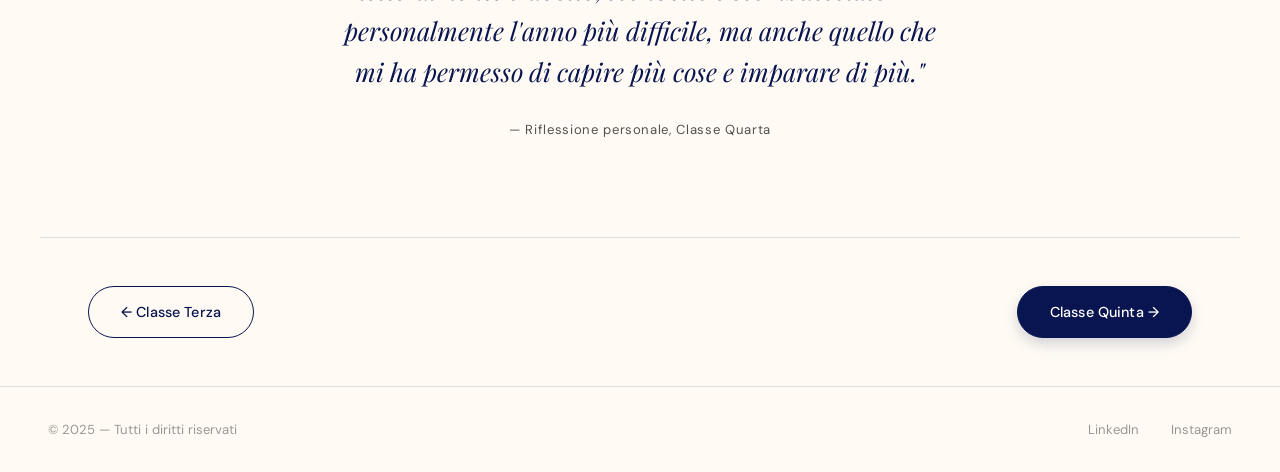
==== commit 23c7173d: "Add files via upload" ====
--- a/quarta.html
+++ b/quarta.html
@@ -3,7 +3,7 @@
 <head>
   <meta charset="UTF-8"/>
   <meta name="viewport" content="width=device-width, initial-scale=1.0"/>
-  <title>2023/24</title>
+  <title>2025/26</title>
   <link rel="stylesheet" href="style.css"/>
   <link rel="preconnect" href="https://fonts.googleapis.com">
   <link href="https://fonts.googleapis.com/css2?family=Playfair+Display:ital,wght@0,400;0,700;1,400&family=DM+Sans:wght@300;400;500&display=swap" rel="stylesheet">
@@ -32,7 +32,7 @@
   </div>
 
   <section class="page-hero">
-    <div class="page-hero-label fade-in">Anno Scolastico 2023/24</div>
+    <div class="page-hero-label fade-in">Anno Scolastico 2025/26</div>
     <h1 class="page-hero-title fade-in delay-1">Classe<br><em>Quarta</em></h1>
     <p class="page-hero-sub fade-in delay-2">L'anno di mezzo, di dubbi, di paure ma anche di scoperte e riflessioni.</p>
   </section>
@@ -71,13 +71,13 @@
         <div class="activity-num">01</div>
         <h3>Confindustria - Mi presento</h3>
         <p>Un'esperta di risorse umane ci ha istruito sulla compilazione di un curriculum e su come atteggiarci durante un colloquio di lavoro.</p>
-        <button class="details-toggle" data-detail-title="Confindustria - Mi presento" data-detail-description="Un'esperta di risorse umane ci ha istruito sulla compilazione di un curriculum e su come atteggiarci durante un colloquio di lavoro." data-detail-tech="---" data-detail-soft="---" data-detail-role="Ascoltatore" data-detail-results="---" data-detail-reflection="Molto utile soprattutto la parte in cui ci spiegava la struttura del curriculum.">Dettagli <span class="details-arrow">▾</span></button>
+        <button class="details-toggle" data-detail-title="Confindustria - Mi presento" data-detail-description="Un'esperta di risorse umane ci ha istruito sulla compilazione di un curriculum e su come atteggiarci durante un colloquio di lavoro." data-detail-tech="sapere compilare un curriculum e gestire un colloquio di lavoro." data-detail-soft="ascolto." data-detail-role="Ascoltatore" data-detail-results="---" data-detail-reflection="Molto utile soprattutto la parte in cui ci spiegava la struttura del curriculum.">Dettagli <span class="details-arrow">▾</span></button>
       </div>
       <div class="activity-card fade-in-section delay-1">
         <div class="activity-num">02</div>
         <h3>Polarity</h3>
         <p>Due sviluppatori e imprenditori di Reggio sono venuti a parlarci dello sviluppo web frontend e backend e ci hanno presentato la loro azienda, facendo riflessione sulle opportunità future e sui più utilizzati linguaggi di programmazione nel loro ambito.</p>
-        <button class="details-toggle" data-detail-title="Polarity" data-detail-description="Due sviluppatori e imprenditori di Reggio sono venuti a parlarci dello sviluppo web frontend e backend e ci hanno presentato la loro azienda, facendo riflessione sulle opportunità future e sui più utilizzati linguaggi di programmazione nel loro ambito." data-detail-tech="---" data-detail-soft="---" data-detail-role="Ascoltatore" data-detail-results="---" data-detail-reflection="Una delle esperienze più utili e avvolgenti che abbia mai fatto, ne sono uscito migliorato e aggiornato per il futuro.">Dettagli <span class="details-arrow">▾</span></button>
+        <button class="details-toggle" data-detail-title="Polarity" data-detail-description="Due sviluppatori e imprenditori di Reggio sono venuti a parlarci dello sviluppo web frontend e backend e ci hanno presentato la loro azienda, facendo riflessione sulle opportunità future e sui più utilizzati linguaggi di programmazione nel loro ambito." data-detail-tech="Linguaggi web developement, struttura client server, linguaggi del futuro." data-detail-soft="ascolto e saper compilare un questionario valutato." data-detail-role="Ascoltatore" data-detail-results="---" data-detail-reflection="Una delle esperienze più utili e avvolgenti che abbia mai fatto, ne sono uscito migliorato e aggiornato per il futuro.">Dettagli <span class="details-arrow">▾</span></button>
       </div>
       <div class="activity-card fade-in-section delay-2">
         <div class="activity-num">03</div>
--- a/style.css
+++ b/style.css
@@ -1197,3 +1197,113 @@
   .stage-activities { grid-template-columns: 1fr 1fr; }
   .details-skills { grid-template-columns: 1fr; }
 }
+
+/* === ABOUT EXTRA SECTIONS === */
+.about-extra {
+  padding: 5rem 3rem;
+  background: var(--cream);
+}
+
+.about-extra.alt {
+  background: var(--navy-light);
+}
+
+.about-extra-inner {
+  max-width: 1200px;
+  margin: 0 auto;
+}
+
+.about-extra .about-label {
+  margin-bottom: 2.5rem;
+}
+
+.about-extra-grid {
+  display: grid;
+  grid-template-columns: 1fr 1fr;
+  gap: 5rem;
+  align-items: start;
+}
+
+.about-extra-text p {
+  margin-top: 1rem;
+  max-width: 50ch;
+  color: rgba(0,0,0,0.82);
+  line-height: 1.75;
+}
+
+.about-extra-text p:first-child {
+  margin-top: 0;
+}
+
+.about-extra-videos {
+  display: flex;
+  flex-direction: column;
+  gap: 1.2rem;
+}
+
+.about-extra-videos video {
+  width: 100%;
+  border-radius: 14px;
+  border: 1.5px solid rgba(9,21,80,0.14);
+  background: rgba(9,21,80,0.04);
+  display: block;
+}
+
+.about-extra-solo {
+  max-width: 70ch;
+  color: rgba(0,0,0,0.82);
+  line-height: 1.75;
+  margin-top: 1rem;
+}
+
+.about-extra-solo:first-of-type {
+  margin-top: 0;
+}
+
+@media (max-width: 900px) {
+  .about-extra { padding: 4rem 1.5rem; }
+  .about-extra-grid { grid-template-columns: 1fr; gap: 2.5rem; }
+}
+
+/* === PHOTO TALL (face focused) === */
+.about-photo-tall {
+  aspect-ratio: 3 / 4;
+  width: min(380px, 100%);
+}
+
+.about-photo-tall img {
+  object-position: center 8%;
+}
+
+/* === ABOUT EXTRA TITLES === */
+.about-extra-title {
+  font-size: clamp(1.6rem, 3.5vw, 2.6rem);
+  margin-bottom: 2rem;
+}
+
+/* === STACK LAYOUT: text above videos === */
+.about-extra-stack {
+  display: flex;
+  flex-direction: column;
+  gap: 2.5rem;
+}
+
+.about-extra-stack .about-extra-videos {
+  display: grid;
+  grid-template-columns: 1fr 1fr;
+  gap: 1.2rem;
+}
+
+.about-extra-stack .about-extra-videos video {
+  width: 100%;
+  border-radius: 14px;
+  border: 1.5px solid rgba(9,21,80,0.14);
+  background: #000;
+  display: block;
+}
+
+@media (max-width: 600px) {
+  .about-extra-stack .about-extra-videos {
+    grid-template-columns: 1fr;
+  }
+}
